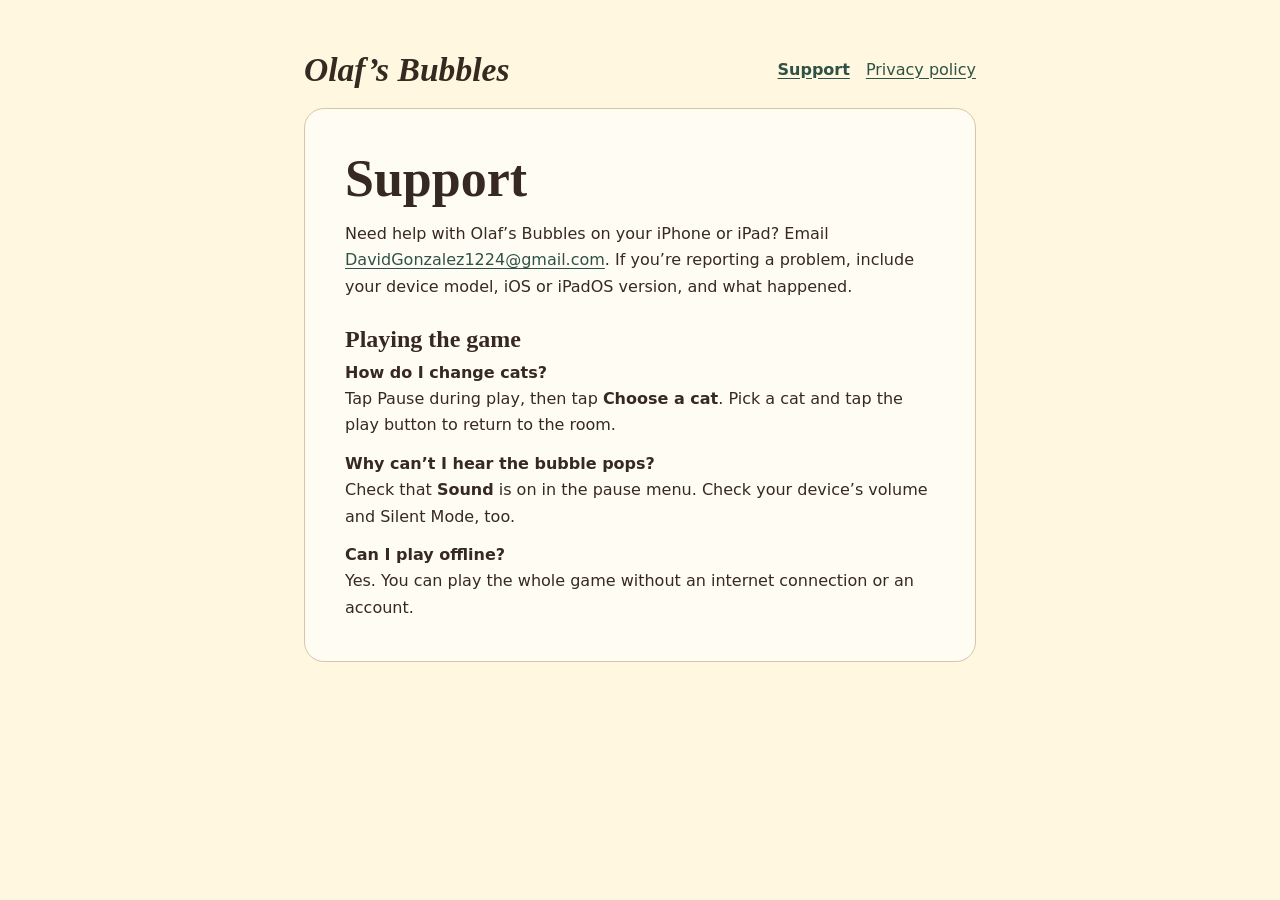
==== index.html @ d1bd3ce5 "Publish Olaf’s Bubbles support and privacy pages" ====
<!doctype html>
<html lang="en">
<head>
  <meta charset="utf-8">
  <meta name="viewport" content="width=device-width, initial-scale=1">
  <meta name="description" content="Get help with Olaf’s Bubbles on iPhone and iPad.">
  <title>Support | Olaf’s Bubbles</title>
  <link rel="stylesheet" href="style.css">
</head>
<body>
  <div class="page">
    <header>
      <a class="wordmark" href="./">Olaf’s Bubbles</a>
      <nav aria-label="Site">
        <a href="./" aria-current="page">Support</a>
        <a href="privacy.html">Privacy policy</a>
      </nav>
    </header>
    <main>
      <h1>Support</h1>
      <p>Need help with Olaf’s Bubbles on your iPhone or iPad? Email <a href="mailto:DavidGonzalez1224@gmail.com?subject=Olaf%27s%20Bubbles%20support">DavidGonzalez1224@gmail.com</a>. If you’re reporting a problem, include your device model, iOS or iPadOS version, and what happened.</p>
      <h2>Playing the game</h2>
      <dl>
        <dt>How do I change cats?</dt>
        <dd>Tap Pause during play, then tap <strong>Choose a cat</strong>. Pick a cat and tap the play button to return to the room.</dd>
        <dt>Why can’t I hear the bubble pops?</dt>
        <dd>Check that <strong>Sound</strong> is on in the pause menu. Check your device’s volume and Silent Mode, too.</dd>
        <dt>Can I play offline?</dt>
        <dd>Yes. You can play the whole game without an internet connection or an account.</dd>
      </dl>
    </main>
  </div>
</body>
</html>
---- style.css ----
:root {
  color-scheme: light;
  --ink: #362921;
  --pine: #2e5245;
  --cream: #fff7df;
  --paper: #fffcf3;
  --border: #d7c6a2;
  background: var(--cream);
  color: var(--ink);
  font-family: system-ui, sans-serif;
  line-height: 1.65;
}

body {
  margin: 0;
}

.page {
  box-sizing: border-box;
  max-width: 48rem;
  margin: auto;
  padding: clamp(1rem, 5vw, 3rem);
}

header {
  display: flex;
  flex-wrap: wrap;
  align-items: center;
  justify-content: space-between;
  column-gap: 1.5rem;
  margin-bottom: 1rem;
}

.wordmark {
  font: bold italic clamp(1.6rem, 5vw, 2.1rem) / 1.1 Baskerville, Georgia, serif;
  color: var(--ink);
  text-decoration: none;
}

nav {
  display: flex;
  flex-wrap: wrap;
  gap: 1rem;
}

nav a {
  display: inline-flex;
  align-items: center;
  min-height: 2.75rem;
}

nav [aria-current="page"] {
  font-weight: 700;
}

a {
  color: var(--pine);
  overflow-wrap: anywhere;
  text-underline-offset: 0.18em;
}

a:focus-visible {
  outline: 0.16rem solid var(--pine);
  outline-offset: 0.2rem;
}

main {
  padding: clamp(1.25rem, 5vw, 2.5rem);
  border: 1px solid var(--border);
  border-radius: 1.25rem;
  background: var(--paper);
}

h1,
h2 {
  font-family: Baskerville, Georgia, serif;
  line-height: 1.15;
}

h1 {
  margin: 0 0 0.75rem;
  font-size: clamp(2.3rem, 7vw, 3.25rem);
}

h2 {
  margin: 1.6rem 0 0.4rem;
  font-size: 1.5rem;
}

p, dl {
  margin: 0;
}

dt {
  font-weight: 700;
}

dd {
  margin: 0 0 0.75rem;
}

dd:last-child {
  margin-bottom: 0;
}
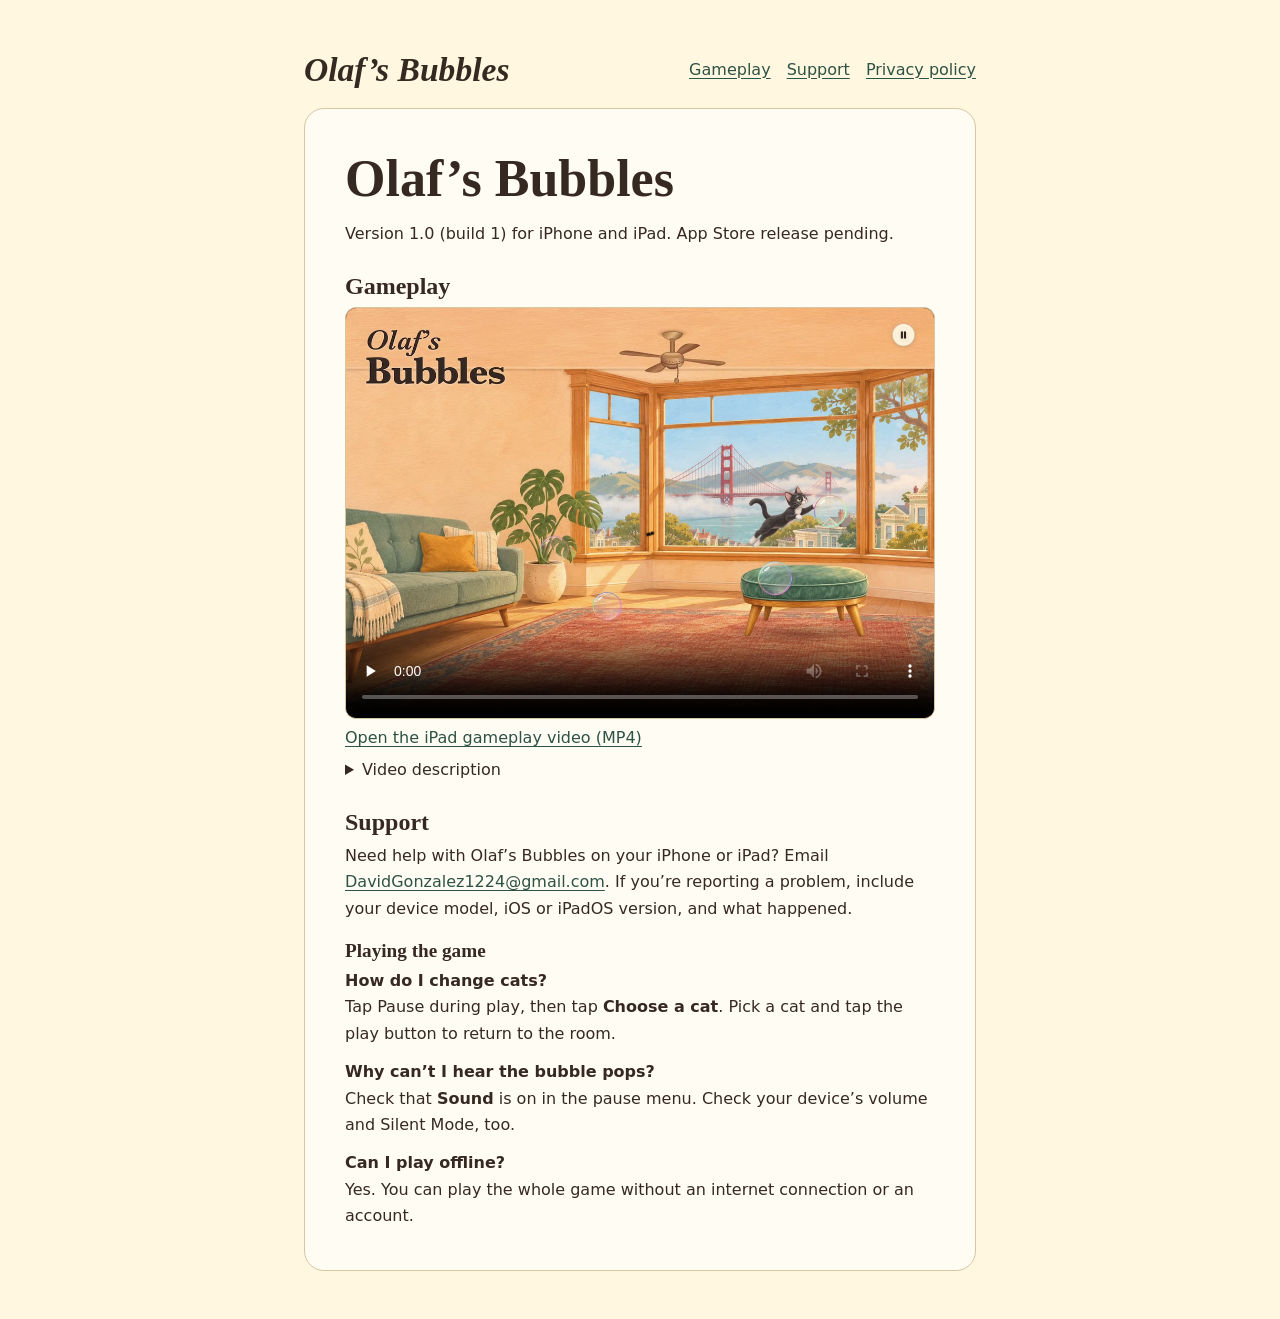
==== commit 87b29a35: "Publish Olaf’s Bubbles iPad gameplay" ====
--- a/index.html
+++ b/index.html
@@ -3,8 +3,8 @@
 <head>
   <meta charset="utf-8">
   <meta name="viewport" content="width=device-width, initial-scale=1">
-  <meta name="description" content="Get help with Olaf’s Bubbles on iPhone and iPad.">
-  <title>Support | Olaf’s Bubbles</title>
+  <meta name="description" content="Watch gameplay and get support for Olaf’s Bubbles on iPhone and iPad.">
+  <title>Olaf’s Bubbles | Gameplay and Support</title>
   <link rel="stylesheet" href="style.css">
 </head>
 <body>
@@ -12,22 +12,40 @@
     <header>
       <a class="wordmark" href="./">Olaf’s Bubbles</a>
       <nav aria-label="Site">
-        <a href="./" aria-current="page">Support</a>
+        <a href="#gameplay">Gameplay</a>
+        <a href="#support">Support</a>
         <a href="privacy.html">Privacy policy</a>
       </nav>
     </header>
     <main>
-      <h1>Support</h1>
-      <p>Need help with Olaf’s Bubbles on your iPhone or iPad? Email <a href="mailto:DavidGonzalez1224@gmail.com?subject=Olaf%27s%20Bubbles%20support">DavidGonzalez1224@gmail.com</a>. If you’re reporting a problem, include your device model, iOS or iPadOS version, and what happened.</p>
-      <h2>Playing the game</h2>
-      <dl>
-        <dt>How do I change cats?</dt>
-        <dd>Tap Pause during play, then tap <strong>Choose a cat</strong>. Pick a cat and tap the play button to return to the room.</dd>
-        <dt>Why can’t I hear the bubble pops?</dt>
-        <dd>Check that <strong>Sound</strong> is on in the pause menu. Check your device’s volume and Silent Mode, too.</dd>
-        <dt>Can I play offline?</dt>
-        <dd>Yes. You can play the whole game without an internet connection or an account.</dd>
-      </dl>
+      <h1>Olaf’s Bubbles</h1>
+      <p>Version 1.0 (build 1) for iPhone and iPad. App Store release pending.</p>
+
+      <section aria-labelledby="gameplay">
+        <h2 id="gameplay">Gameplay</h2>
+        <video controls playsinline preload="none" width="1440" height="1006" poster="gameplay-poster.jpg" aria-label="Olaf’s Bubbles gameplay on iPad">
+          <source src="gameplay.mp4" type="video/mp4">
+        </video>
+        <p class="video-link"><a href="gameplay.mp4">Open the iPad gameplay video (MP4)</a></p>
+        <details>
+          <summary>Video description</summary>
+          <p>A light-colored cat chases bubbles around a sunlit living room. The player opens the pause menu, switches to Pip, and continues popping bubbles.</p>
+        </details>
+      </section>
+
+      <section aria-labelledby="support">
+        <h2 id="support">Support</h2>
+        <p>Need help with Olaf’s Bubbles on your iPhone or iPad? Email <a href="mailto:DavidGonzalez1224@gmail.com?subject=Olaf%27s%20Bubbles%20support">DavidGonzalez1224@gmail.com</a>. If you’re reporting a problem, include your device model, iOS or iPadOS version, and what happened.</p>
+        <h3>Playing the game</h3>
+        <dl>
+          <dt>How do I change cats?</dt>
+          <dd>Tap Pause during play, then tap <strong>Choose a cat</strong>. Pick a cat and tap the play button to return to the room.</dd>
+          <dt>Why can’t I hear the bubble pops?</dt>
+          <dd>Check that <strong>Sound</strong> is on in the pause menu. Check your device’s volume and Silent Mode, too.</dd>
+          <dt>Can I play offline?</dt>
+          <dd>Yes. You can play the whole game without an internet connection or an account.</dd>
+        </dl>
+      </section>
     </main>
   </div>
 </body>
--- a/style.css
+++ b/style.css
@@ -59,7 +59,9 @@
   text-underline-offset: 0.18em;
 }
 
-a:focus-visible {
+a:focus-visible,
+summary:focus-visible,
+video:focus-visible {
   outline: 0.16rem solid var(--pine);
   outline-offset: 0.2rem;
 }
@@ -72,7 +74,8 @@
 }
 
 h1,
-h2 {
+h2,
+h3 {
   font-family: Baskerville, Georgia, serif;
   line-height: 1.15;
 }
@@ -85,6 +88,26 @@
 h2 {
   margin: 1.6rem 0 0.4rem;
   font-size: 1.5rem;
+}
+
+h3 {
+  margin: 1.1rem 0 0.4rem;
+  font-size: 1.2rem;
+}
+
+video {
+  display: block;
+  box-sizing: border-box;
+  width: 100%;
+  height: auto;
+  border: 1px solid var(--border);
+  border-radius: 0.7rem;
+  background: var(--ink);
+}
+
+.video-link,
+details {
+  margin-top: 0.35rem;
 }
 
 p, dl {
